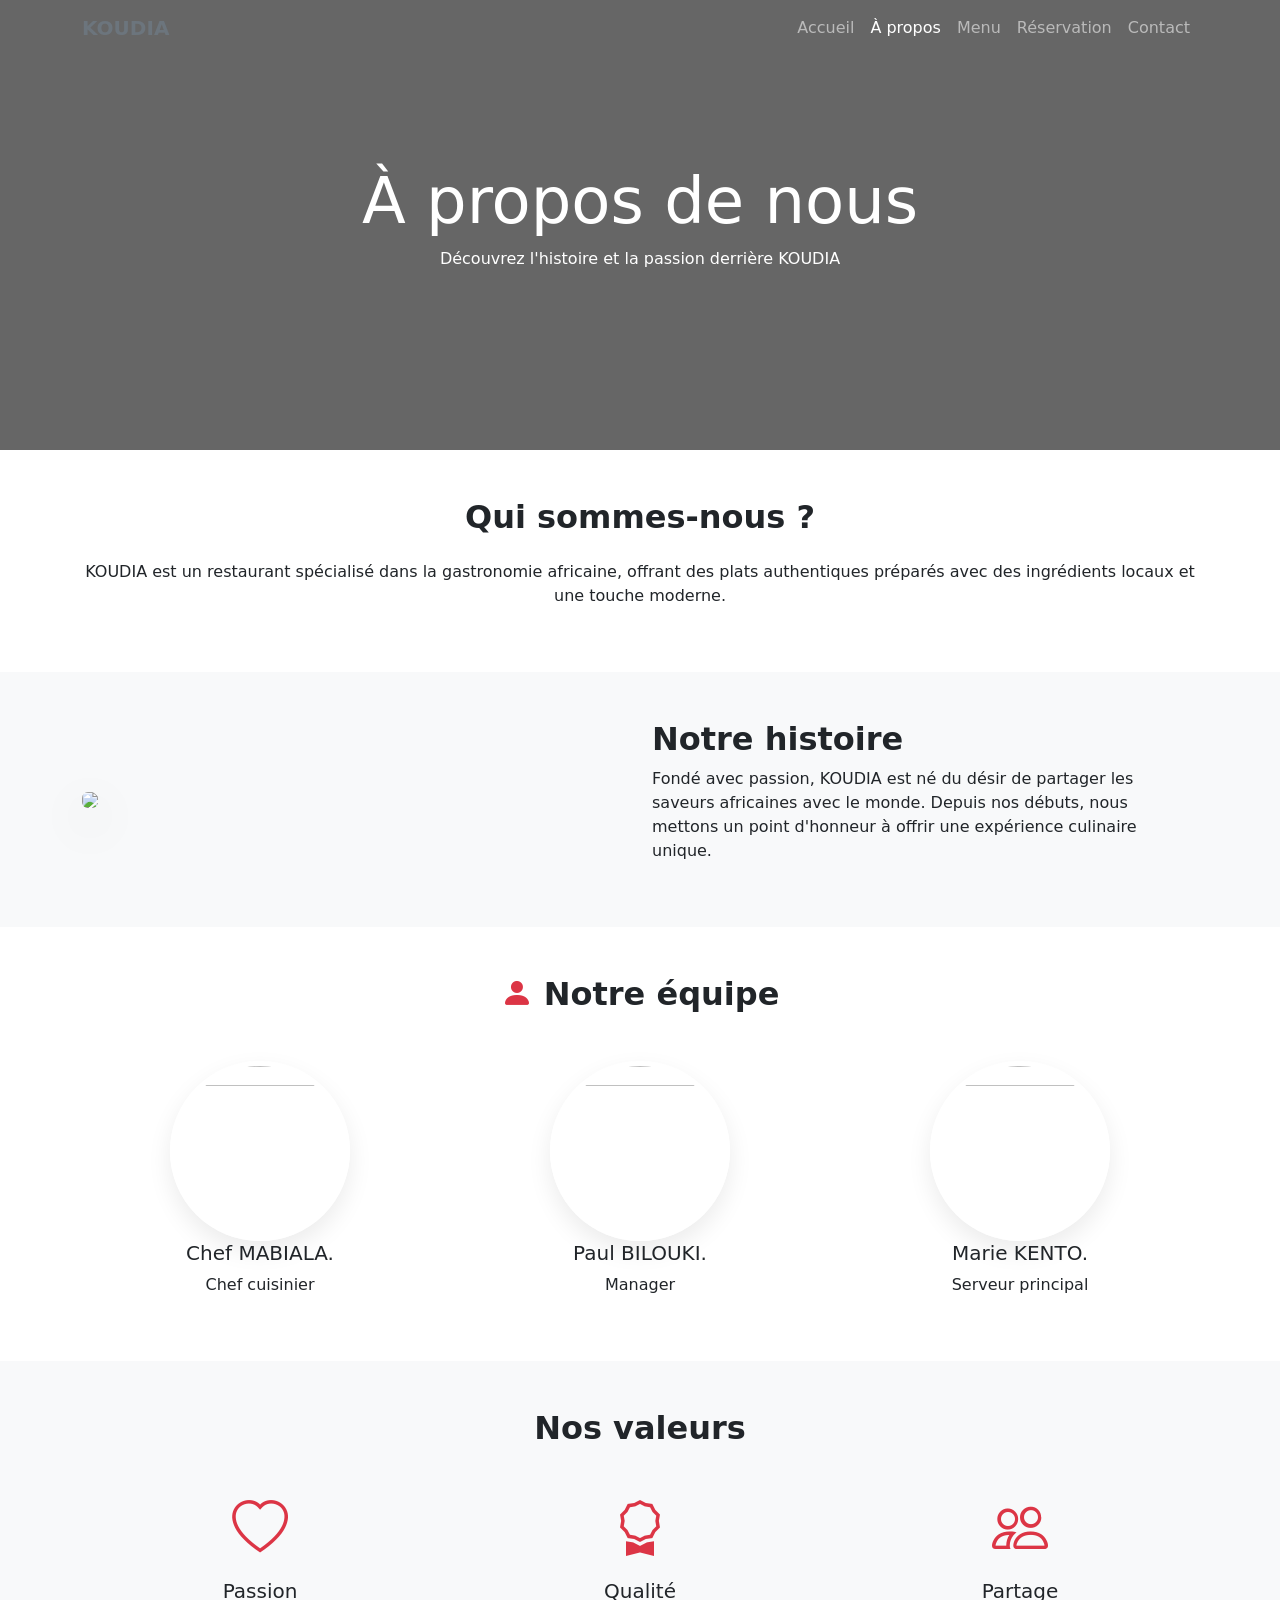
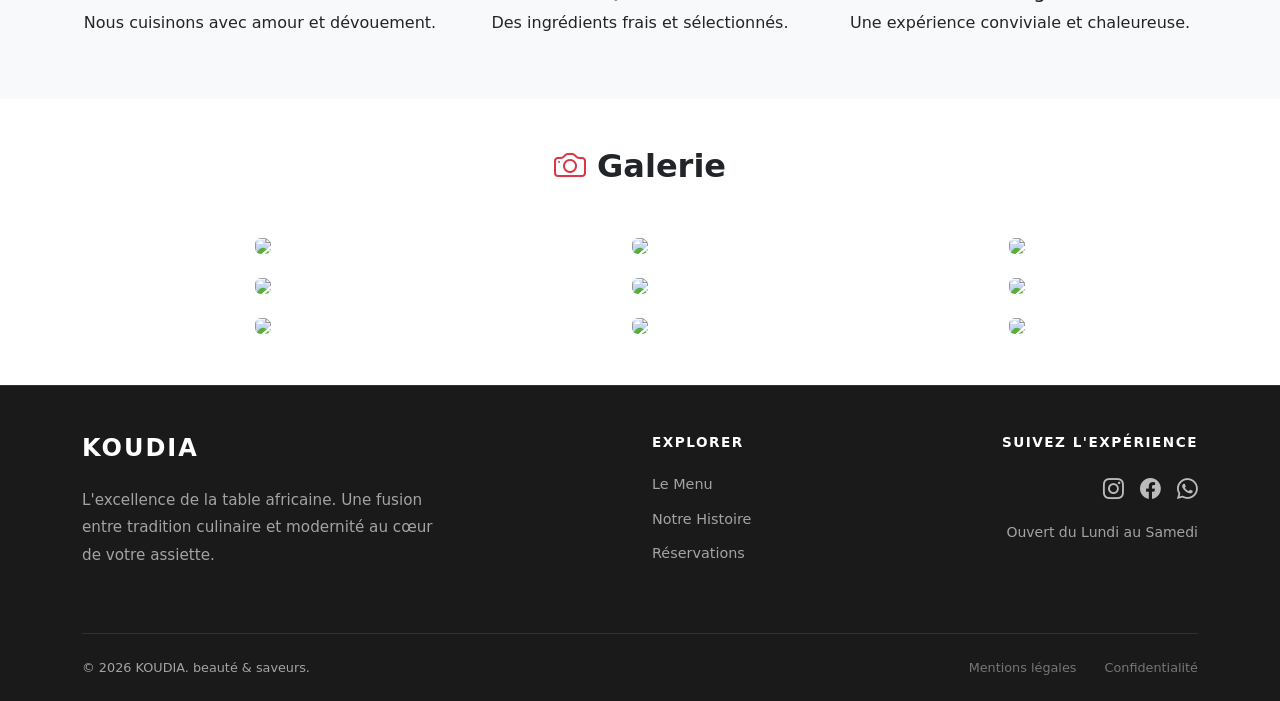
==== Pages/a-propos.html @ 8574bbe4 "Add files via upload" ====
<!DOCTYPE html>
<html lang="en">
<head>
    <meta charset="UTF-8">
    <meta name="viewport" content="width=device-width, initial-scale=1.0">
    <title>KOUDIA</title>
    <link rel="stylesheet" href="../Assets/Css/bootstrap.css">
    <link rel="stylesheet" href="../Assets/Css/style.css">
    <link rel="stylesheet" href="../Assets/bootstrap-icons/bootstrap-icons.css">
    <link rel="shortcut icon" href="../Assets/Images/KOUDIA.png" type="image/x-icon">
</head>
<body>
    <header>
        <nav class="navbar navbar-expand-lg navbar-dark bg-transparent position-absolute w-100">
            <div class="container">
                <!-- Logo -->
                <a class="navbar-brand fw-bold text-secondary" href="#">
                    KOUDIA
                </a>
                <!-- Bouton mobile -->
                <button class="navbar-toggler" type="button" data-bs-toggle="collapse" data-bs-target="#menu">
                    <span class="navbar-toggler-icon"></span>
                </button>

                <!-- Menu -->
                <div class="collapse navbar-collapse" id="menu">
                    <ul class="navbar-nav ms-auto text-center">
                        <li class="nav-item">
                            <a class="nav-link " href="../index.html">Accueil</a>
                        </li>

                        <li class="nav-item">
                            <a class="nav-link active" href="pages/a-propos.html">À propos</a>
                        </li>

                        <li class="nav-item">
                            <a class="nav-link" href="#">Menu</a>
                        </li>

                        <li class="nav-item">
                            <a class="nav-link" href="#">Réservation</a>
                        </li>

                        <li class="nav-item">
                            <a class="nav-link" href="../Pages/contact.html">Contact</a>
                        </li>
                    </ul>
                </div>
            </div>
        </nav>
    </header>

    <section class="hero-about text-white d-flex align-items-center">
        <div class="container text-center">
            <h1 class="display-3">À propos de nous</h1>
            <p>Découvrez l'histoire et la passion derrière KOUDIA</p>
        </div>
    </section>


    <!-- Presentation -->
    <section class="py-5">
        <div class="container">
            <h2 class="fw-bold text-center mb-4">Qui sommes-nous ?</h2>
            <p class="text-center">
                KOUDIA est un restaurant spécialisé dans la gastronomie africaine, 
                offrant des plats authentiques préparés avec des ingrédients locaux 
                et une touche moderne.
            </p>
        </div>
    </section>


    <!-- Histoire -->
    <section class="py-5 bg-light">
        <div class="container">
            <div class="row align-items-center">

                <div class="col-md-6">
                    <img src="../assets/images/histoire.jpg" class="img-fluid rounded shadow-lg">
                </div>

                <div class="col-md-6">
                    <h2 class="fw-bold">Notre histoire</h2>
                    <p>
                        Fondé avec passion, KOUDIA est né du désir de partager les saveurs 
                        africaines avec le monde. Depuis nos débuts, nous mettons un point 
                        d'honneur à offrir une expérience culinaire unique.
                    </p>
                </div>

            </div>
        </div>
    </section>

    <!-- Equipe -->
    <section class="py-5">
        <div class="container text-center">
            <h2 class="fw-bold mb-5">
                <i class="bi bi-person-fill text-danger"></i>
                Notre équipe
            </h2>
            <div class="row">
                <div class="col-md-4">
                    <img src="../assets/images/perso3.jpg" class="img-team">
                    <h5>Chef MABIALA.</h5>
                    <p>Chef cuisinier</p>
                </div>

                <div class="col-md-4">
                    <img src="../assets/images/perso1.jpg" class="img-team">
                    <h5>Paul BILOUKI.</h5>
                    <p>Manager</p>
                </div>

                <div class="col-md-4">
                    <img src="../assets/images/perso2.jpg" class="img-team">
                    <h5>Marie KENTO.</h5>
                    <p>Serveur principal</p>
                </div>
            </div>
        </div>
    </section>

    <!-- Valeurs -->
    <section class="py-5 bg-light">
        <div class="container text-center">
            <h2 class="fw-bold mb-5">
                <i class="bi bi-"></i>
                Nos valeurs
            </h2>
            <div class="row">
                <div class="col-md-4">
                    <i class="bi bi-heart display-4 text-danger"></i>
                    <h5 class="mt-3">Passion</h5>
                    <p>Nous cuisinons avec amour et dévouement.</p>
                </div>

                <div class="col-md-4">
                    <i class="bi bi-award display-4 text-danger"></i>
                    <h5 class="mt-3">Qualité</h5>
                    <p>Des ingrédients frais et sélectionnés.</p>
                </div>

                <div class="col-md-4">
                    <i class="bi bi-people display-4 text-danger"></i>
                    <h5 class="mt-3">Partage</h5>
                    <p>Une expérience conviviale et chaleureuse.</p>
                </div>
            </div>
        </div>
    </section>

    <!-- Galerie -->
    <section class="py-5">
        <div class="container text-center">
            <h2 class="fw-bold mb-5">
                <i class="bi bi-camera text-danger"></i>
                Galerie
            </h2>
            <div class="row g-3">
                <div class="col-md-4">
                    <img src="../assets/images/gal1.jpg" class="img-gal img-fluid rounded">
                </div>

                <div class="col-md-4">
                    <img src="../assets/images/gal2.jpg" class="img-gal img-fluid rounded">
                </div>

                <div class="col-md-4">
                    <img src="../assets/images/gal3.jpg" class="img-gal img-fluid rounded">
                </div>

                <div class="col-md-4">
                    <img src="../assets/images/gal4.jpg" class="img-gal img-fluid rounded">
                </div>

                <div class="col-md-4">
                    <img src="../assets/images/gal5.jpg" class="img-gal img-fluid rounded">
                </div>

                <div class="col-md-4">
                    <img src="../assets/images/gal6.jpg" class="img-gal img-fluid rounded">
                </div>

                <div class="col-md-4">
                    <img src="../assets/images/gal10.jpg" class="img-gal img-fluid rounded">
                </div>

                <div class="col-md-4">
                    <img src="../assets/images/gal8.jpg" class="img-gal img-fluid rounded">
                </div>

                <div class="col-md-4">
                    <img src="../assets/images/gal9.jpg" class="img-gal img-fluid rounded">
                </div>
            </div>
        </div>
    </section>

    <footer class="main-footer pt-5 pb-4">
        <div class="container">
            <div class="row gy-4">
                <div class="col-lg-4">
                    <h4 class="footer-logo">KOUDIA</h4>
                    <p class="footer-text">
                        L'excellence de la table africaine. Une fusion entre tradition culinaire et modernité au cœur de votre assiette.
                    </p>
                </div>

                <!-- Liens de Navigation -->
                <div class="col-6 col-lg-2 offset-lg-2">
                    <h6 class="footer-title">Explorer</h6>
                    <ul class="list-unstyled">
                        <li><a href="index.html" class="footer-link">Le Menu</a></li>
                        <li><a href="pages/a-propos.html" class="footer-link">Notre Histoire</a></li>
                        <li><a href="pages/contact.html" class="footer-link">Réservations</a></li>
                    </ul>
                </div>

                <!-- reseau sociaux -->
                <div class="col-6 col-lg-4 text-md-end">
                    <h6 class="footer-title">Suivez l'expérience</h6>
                    <div class="social-icons d-flex justify-content-md-end gap-3 mb-3">
                        <a href="#"><i class="bi bi-instagram"></i></a>
                        <a href="#"><i class="bi bi-facebook"></i></a>
                        <a href="#"><i class="bi bi-whatsapp"></i></a>
                    </div>
                    <p class="footer-info small">Ouvert du Lundi au Samedi</p>
                </div>
            </div>

            <!-- bas de la page -->
            <div class="footer-bottom mt-5 pt-4 d-flex flex-column flex-md-row justify-content-between">
                <p class="mb-0">&copy; 2026 KOUDIA. beauté & saveurs.</p>
                <div class="legal-links">
                    <a href="#">Mentions légales</a>
                    <a href="#">Confidentialité</a>
                </div>
            </div>
        </div>
    </footer>
</body>
</html>
---- Assets/Css/style.css ----
.hero{
    height: 100vh;
    background: linear-gradient(rgba(0,0,0,0.6), rgba(0,0,0,0.6)),
    url('../Images/hero.jpg') center/cover no-repeat;
}

.menu .card{
    transition: 0.3s;
}

.menu .card:hover{
    transform: scale(1.2);
    z-index: 5;
}

.service i{
    font-size: 50px;
}

.img-card{
    width: 100px;
    aspect-ratio: 1 / 1; 
    object-fit: cover;  
    border-radius: 50%;     /* puis transforme le carré en cercle */
    /* border: 5px solid #fff; */
    /* box-shadow: 0 10px 25px rgba(0,0,0,0.08); */
}


/* Style du Footer Gastronomie */
.main-footer {
    background-color: #1a1a1a; /* Un noir légèrement plus doux que bg-dark */
    color: rgba(255, 255, 255, 0.6);
    border-top: 1px solid rgba(255, 255, 255, 0.1);
}

.footer-logo {
    color: #ffffff;
    font-weight: 700;
    letter-spacing: 2px;
    margin-bottom: 1.5rem;
}

.footer-title {
    color: #ffffff;
    font-size: 0.85rem;
    text-transform: uppercase;
    letter-spacing: 1.5px;
    font-weight: 600;
    margin-bottom: 1.5rem;
}

.footer-text {
    line-height: 1.8;
    font-size: 0.95rem;
}

.footer-link {
    color: rgba(255, 255, 255, 0.6);
    text-decoration: none;
    font-size: 0.9rem;
    display: block;
    margin-bottom: 0.8rem;
    transition: color 0.3s ease;
}

.footer-link:hover {
    color: #ffffff;
}

.social-icons a {
    color: #ffffff;
    font-size: 1.3rem;
    opacity: 0.7;
    transition: opacity 0.3s ease, transform 0.3s ease;
}

.social-icons a:hover {
    opacity: 1;
    transform: translateY(-3px);
}

.footer-bottom {
    border-top: 1px solid rgba(255, 255, 255, 0.1);
    font-size: 0.8rem;
}

.legal-links a {
    color: rgba(255, 255, 255, 0.4);
    text-decoration: none;
    margin-left: 1.5rem;
}

.legal-links a:hover {
    color: #ffffff;
}

/* section equipe */

.section-title {
    font-weight: 800;
    letter-spacing: 1px;
    position: relative;
    padding-bottom: 15px;
}

/* ma recherche sur le cercle parfait */
.img-team {
    width: 180px;
    aspect-ratio: 1 / 1;    /* je force d'abord un carré parfait peu importe la photo */
    object-fit: cover;      /* ensuite je centre et recadre automatiquement l'image */
    border-radius: 50%;     /* puis transforme le carré en cercle */
    border: 5px solid #fff; /* je mets une bordure blanche élégante */
    box-shadow: 0 10px 25px rgba(0,0,0,0.08); /*je mets ensuite une ombre douce et moderne */
    /* transition: transform 0.3s ease; */
}

/* .img-team:hover{
    transform: scale(1.2);
} */


.hero-about{
    height: 50vh;
    background: linear-gradient(rgba(0,0,0,0.6), rgba(0,0,0,0.6)),
    url('../images/hero-about.jpg') center/cover no-repeat;
}

.hero-contact{
    height: 50vh;
    background: linear-gradient(rgba(0,0,0,0.6), rgba(0,0,0,0.6)),
    url('../images/hero-contact.jpg') center/cover no-repeat;
}

.map iframe{
    display: block;
}

.img-gal{
    transition: transform 0.3s ease;
}

.img-gal:hover{
    transform: scale(1.1);
    z-index: 5;
}
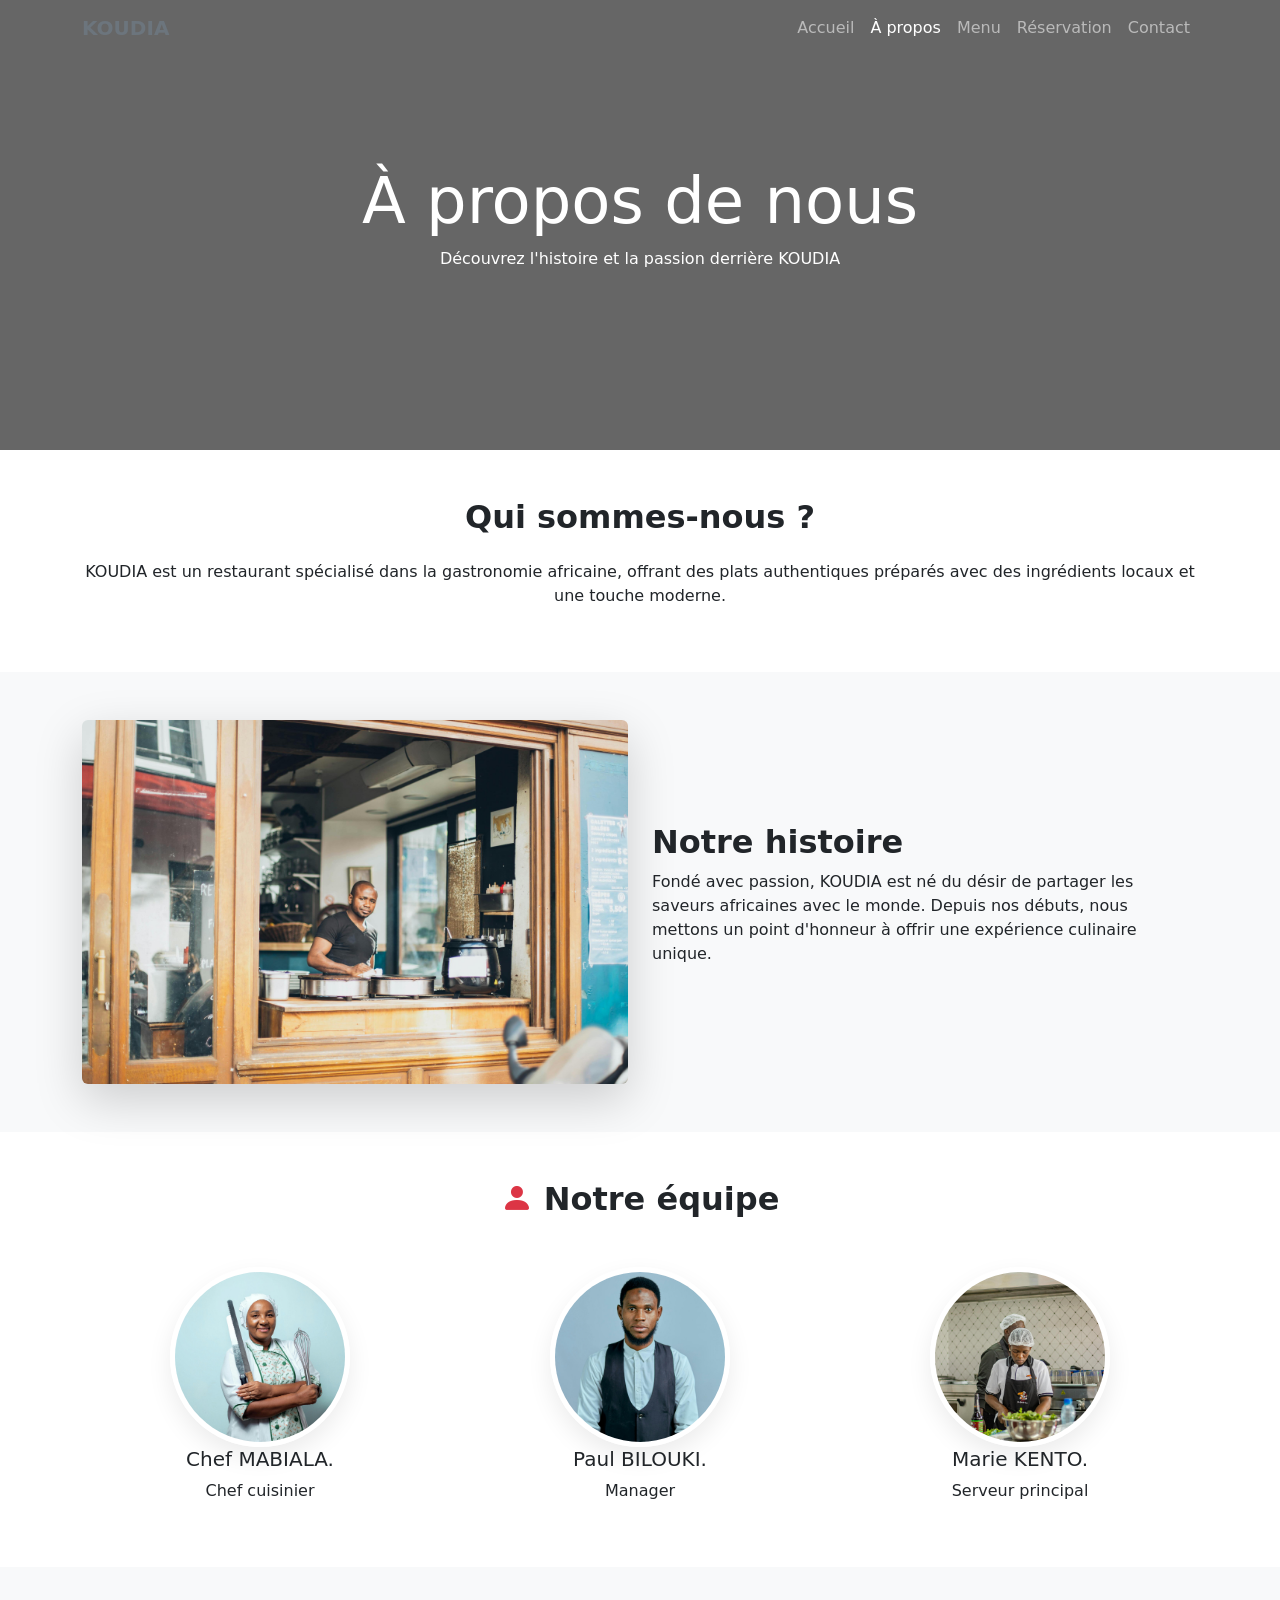
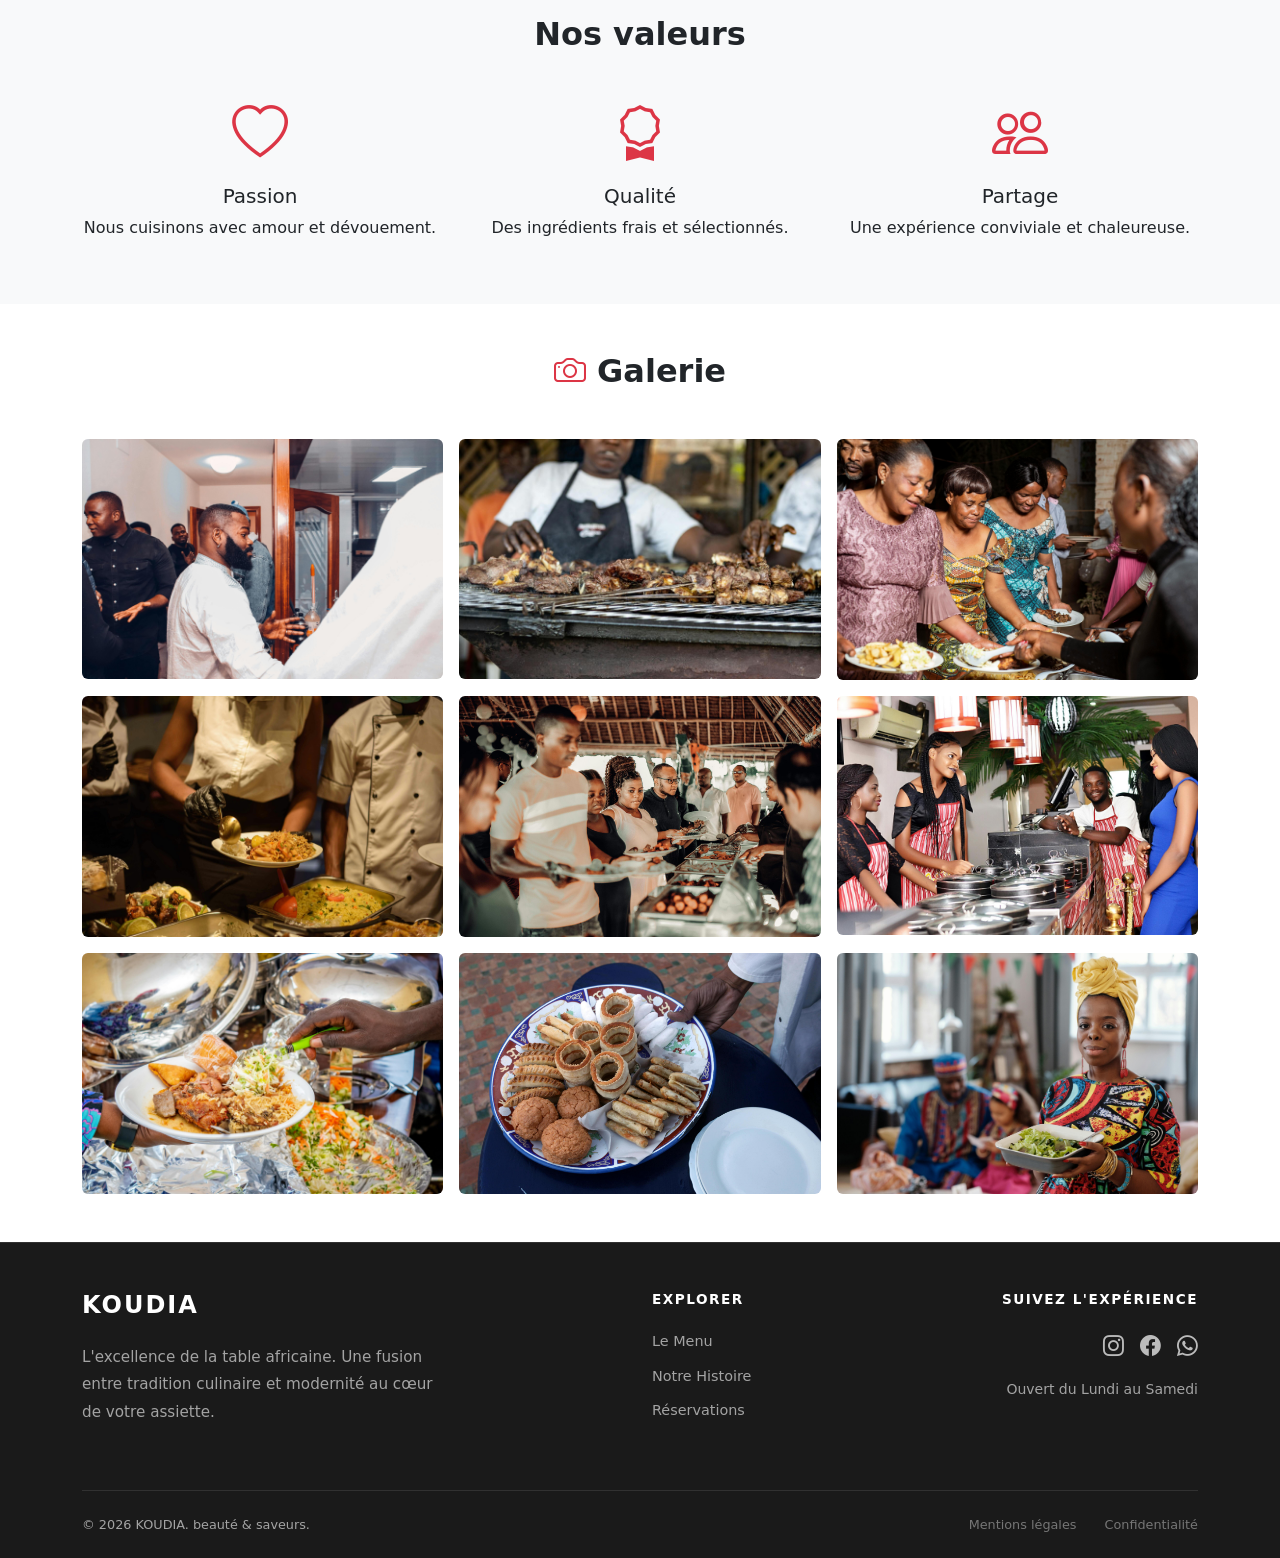
==== commit 3a897af1: "Fix HTML encoding issues in a-propos.html" ====
--- a/Pages/a-propos.html
+++ b/Pages/a-propos.html
@@ -30,7 +30,7 @@
                         </li>
 
                         <li class="nav-item">
-                            <a class="nav-link active" href="pages/a-propos.html">À propos</a>
+                            <a class="nav-link active" href="Pages/a-propos.html">À propos</a>
                         </li>
 
                         <li class="nav-item">
@@ -77,7 +77,7 @@
             <div class="row align-items-center">
 
                 <div class="col-md-6">
-                    <img src="../assets/images/histoire.jpg" class="img-fluid rounded shadow-lg">
+                    <img src="../Assets/Images/histoire.jpg" class="img-fluid rounded shadow-lg">
                 </div>
 
                 <div class="col-md-6">
@@ -102,19 +102,19 @@
             </h2>
             <div class="row">
                 <div class="col-md-4">
-                    <img src="../assets/images/perso3.jpg" class="img-team">
+                    <img src="../Assets/Images/perso3.jpg" class="img-team">
                     <h5>Chef MABIALA.</h5>
                     <p>Chef cuisinier</p>
                 </div>
 
                 <div class="col-md-4">
-                    <img src="../assets/images/perso1.jpg" class="img-team">
+                    <img src="../Assets/Images/perso1.jpg" class="img-team">
                     <h5>Paul BILOUKI.</h5>
                     <p>Manager</p>
                 </div>
 
                 <div class="col-md-4">
-                    <img src="../assets/images/perso2.jpg" class="img-team">
+                    <img src="../Assets/Images/perso2.jpg" class="img-team">
                     <h5>Marie KENTO.</h5>
                     <p>Serveur principal</p>
                 </div>
@@ -160,39 +160,39 @@
             </h2>
             <div class="row g-3">
                 <div class="col-md-4">
-                    <img src="../assets/images/gal1.jpg" class="img-gal img-fluid rounded">
-                </div>
-
-                <div class="col-md-4">
-                    <img src="../assets/images/gal2.jpg" class="img-gal img-fluid rounded">
-                </div>
-
-                <div class="col-md-4">
-                    <img src="../assets/images/gal3.jpg" class="img-gal img-fluid rounded">
-                </div>
-
-                <div class="col-md-4">
-                    <img src="../assets/images/gal4.jpg" class="img-gal img-fluid rounded">
-                </div>
-
-                <div class="col-md-4">
-                    <img src="../assets/images/gal5.jpg" class="img-gal img-fluid rounded">
-                </div>
-
-                <div class="col-md-4">
-                    <img src="../assets/images/gal6.jpg" class="img-gal img-fluid rounded">
-                </div>
-
-                <div class="col-md-4">
-                    <img src="../assets/images/gal10.jpg" class="img-gal img-fluid rounded">
-                </div>
-
-                <div class="col-md-4">
-                    <img src="../assets/images/gal8.jpg" class="img-gal img-fluid rounded">
-                </div>
-
-                <div class="col-md-4">
-                    <img src="../assets/images/gal9.jpg" class="img-gal img-fluid rounded">
+                    <img src="../Assets/Images/gal1.jpg" class="img-gal img-fluid rounded">
+                </div>
+
+                <div class="col-md-4">
+                    <img src="../Assets/Images/gal2.jpg" class="img-gal img-fluid rounded">
+                </div>
+
+                <div class="col-md-4">
+                    <img src="../Assets/Images/gal3.jpg" class="img-gal img-fluid rounded">
+                </div>
+
+                <div class="col-md-4">
+                    <img src="../Assets/Images/gal4.jpg" class="img-gal img-fluid rounded">
+                </div>
+
+                <div class="col-md-4">
+                    <img src="../Assets/Images/gal5.jpg" class="img-gal img-fluid rounded">
+                </div>
+
+                <div class="col-md-4">
+                    <img src="../Assets/Images/gal6.jpg" class="img-gal img-fluid rounded">
+                </div>
+
+                <div class="col-md-4">
+                    <img src="../Assets/Images/gal10.jpg" class="img-gal img-fluid rounded">
+                </div>
+
+                <div class="col-md-4">
+                    <img src="../Assets/Images/gal8.jpg" class="img-gal img-fluid rounded">
+                </div>
+
+                <div class="col-md-4">
+                    <img src="../Assets/Images/gal9.jpg" class="img-gal img-fluid rounded">
                 </div>
             </div>
         </div>
@@ -212,9 +212,9 @@
                 <div class="col-6 col-lg-2 offset-lg-2">
                     <h6 class="footer-title">Explorer</h6>
                     <ul class="list-unstyled">
-                        <li><a href="index.html" class="footer-link">Le Menu</a></li>
-                        <li><a href="pages/a-propos.html" class="footer-link">Notre Histoire</a></li>
-                        <li><a href="pages/contact.html" class="footer-link">Réservations</a></li>
+                        <li><a href="../index.html" class="footer-link">Le Menu</a></li>
+                        <li><a href="Pages/a-propos.html" class="footer-link">Notre Histoire</a></li>
+                        <li><a href="Pages/contact.html" class="footer-link">Réservations</a></li>
                     </ul>
                 </div>
 
@@ -241,4 +241,4 @@
         </div>
     </footer>
 </body>
-</html>+</html>
--- a/Assets/Css/style.css
+++ b/Assets/Css/style.css
@@ -1,7 +1,7 @@
 .hero{
     height: 100vh;
     background: linear-gradient(rgba(0,0,0,0.6), rgba(0,0,0,0.6)),
-    url('../Images/hero.jpg') center/cover no-repeat;
+    url('../Assets/Images/hero.jpg') center/cover no-repeat;
 }
 
 .menu .card{
@@ -123,13 +123,13 @@
 .hero-about{
     height: 50vh;
     background: linear-gradient(rgba(0,0,0,0.6), rgba(0,0,0,0.6)),
-    url('../images/hero-about.jpg') center/cover no-repeat;
+    url('../Assets/images/hero-about.jpg') center/cover no-repeat;
 }
 
 .hero-contact{
     height: 50vh;
     background: linear-gradient(rgba(0,0,0,0.6), rgba(0,0,0,0.6)),
-    url('../images/hero-contact.jpg') center/cover no-repeat;
+    url('../Assets/images/hero-contact.jpg') center/cover no-repeat;
 }
 
 .map iframe{
@@ -143,4 +143,4 @@
 .img-gal:hover{
     transform: scale(1.1);
     z-index: 5;
-}+}
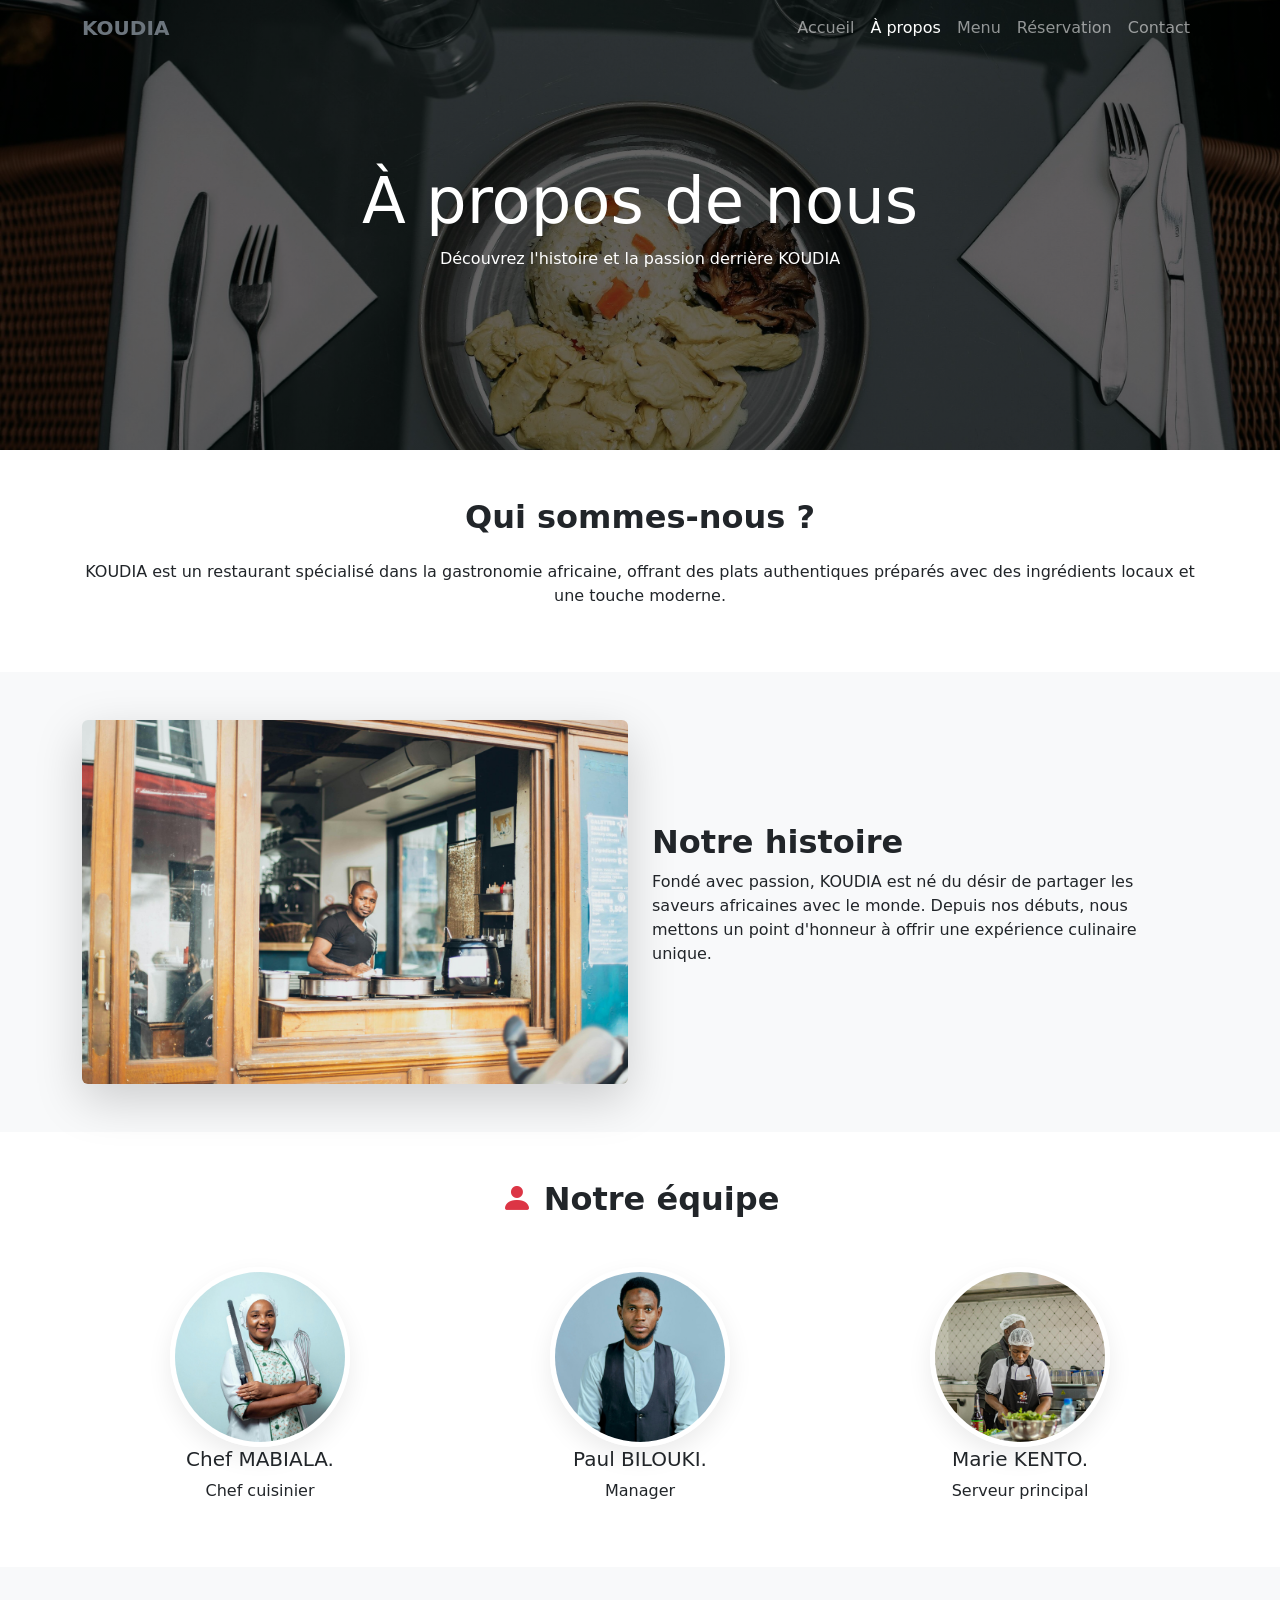
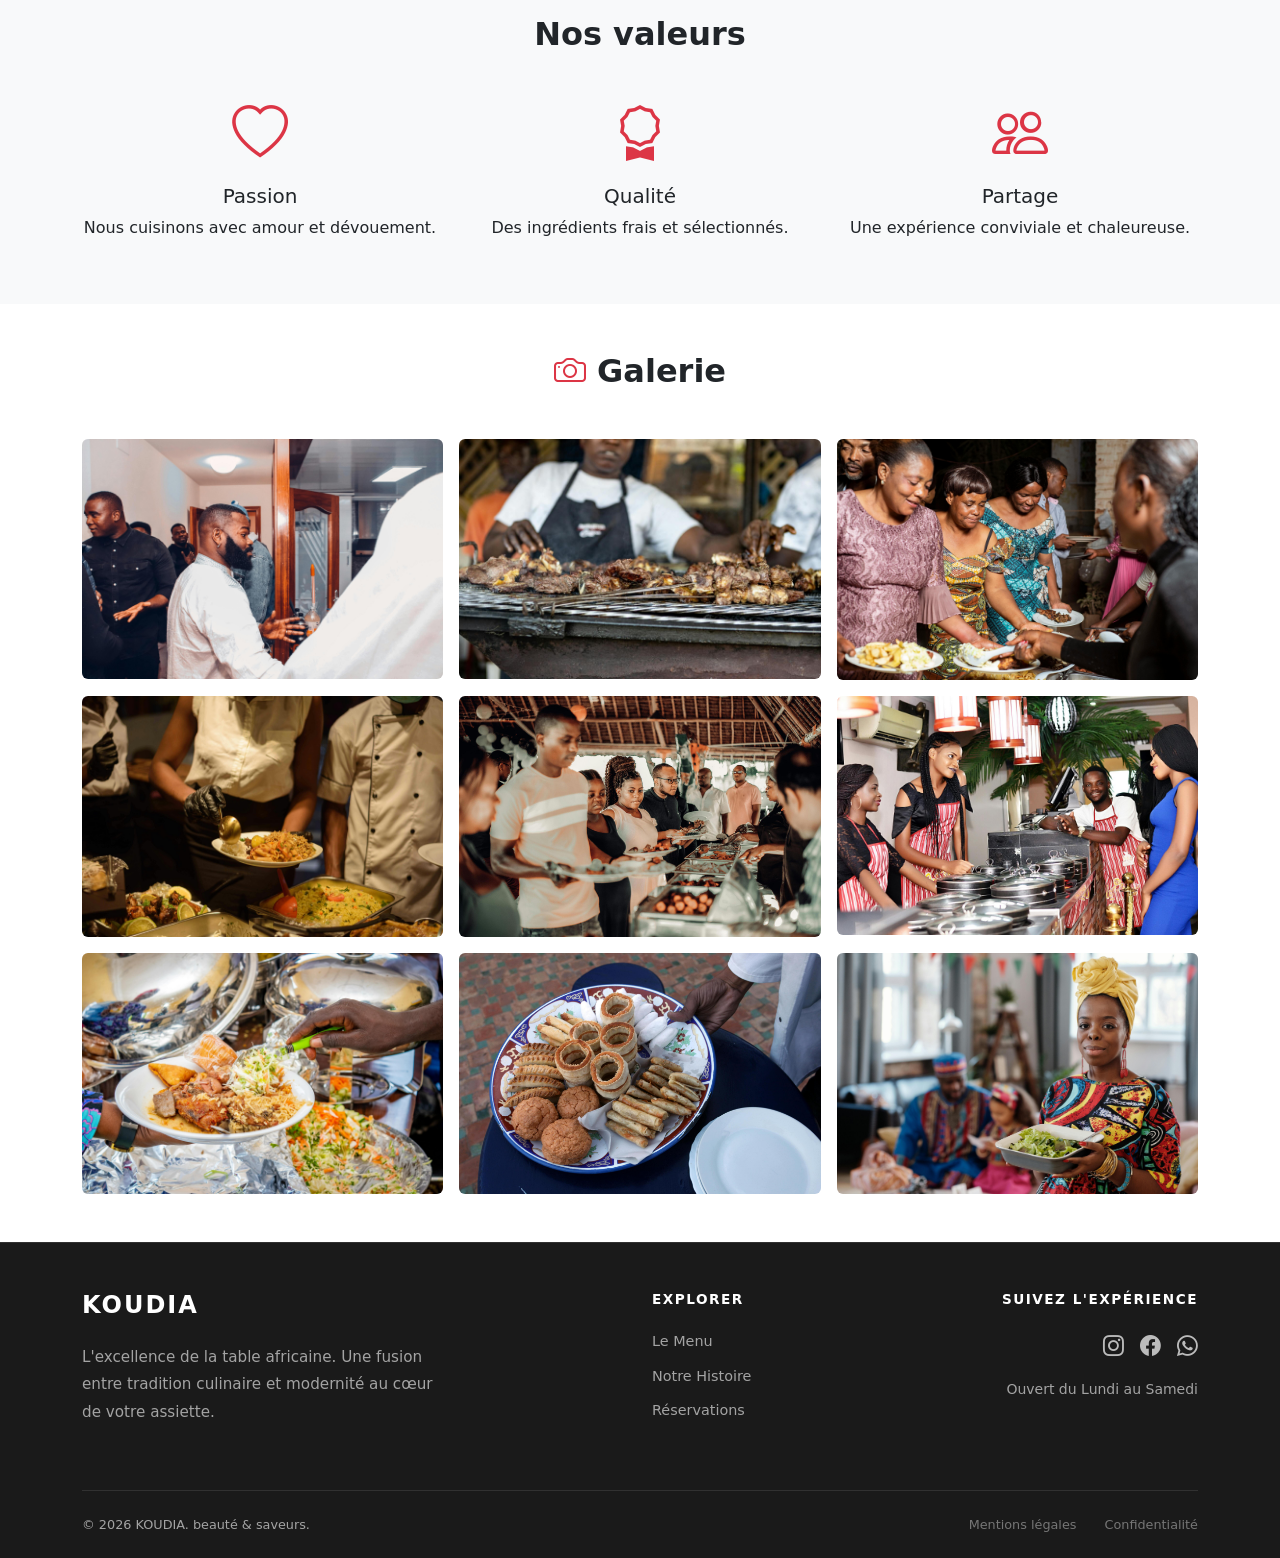
==== commit 8ec71f1d: "Fix HTML encoding issues in a-propos.html" ====
--- a/Pages/a-propos.html
+++ b/Pages/a-propos.html
@@ -240,5 +240,6 @@
             </div>
         </div>
     </footer>
+    <script src="../Assets/Js/bootstrap.bundle.js"></script>
 </body>
 </html>
--- a/Assets/Css/style.css
+++ b/Assets/Css/style.css
@@ -1,7 +1,7 @@
 .hero{
     height: 100vh;
     background: linear-gradient(rgba(0,0,0,0.6), rgba(0,0,0,0.6)),
-    url('../Assets/Images/hero.jpg') center/cover no-repeat;
+    url('../Images/hero.jpg') center/cover no-repeat;
 }
 
 .menu .card{
@@ -123,13 +123,13 @@
 .hero-about{
     height: 50vh;
     background: linear-gradient(rgba(0,0,0,0.6), rgba(0,0,0,0.6)),
-    url('../Assets/images/hero-about.jpg') center/cover no-repeat;
+    url('../Images/hero-about.jpg') center/cover no-repeat;
 }
 
 .hero-contact{
     height: 50vh;
     background: linear-gradient(rgba(0,0,0,0.6), rgba(0,0,0,0.6)),
-    url('../Assets/images/hero-contact.jpg') center/cover no-repeat;
+    url('../Images/hero-contact.jpg') center/cover no-repeat;
 }
 
 .map iframe{
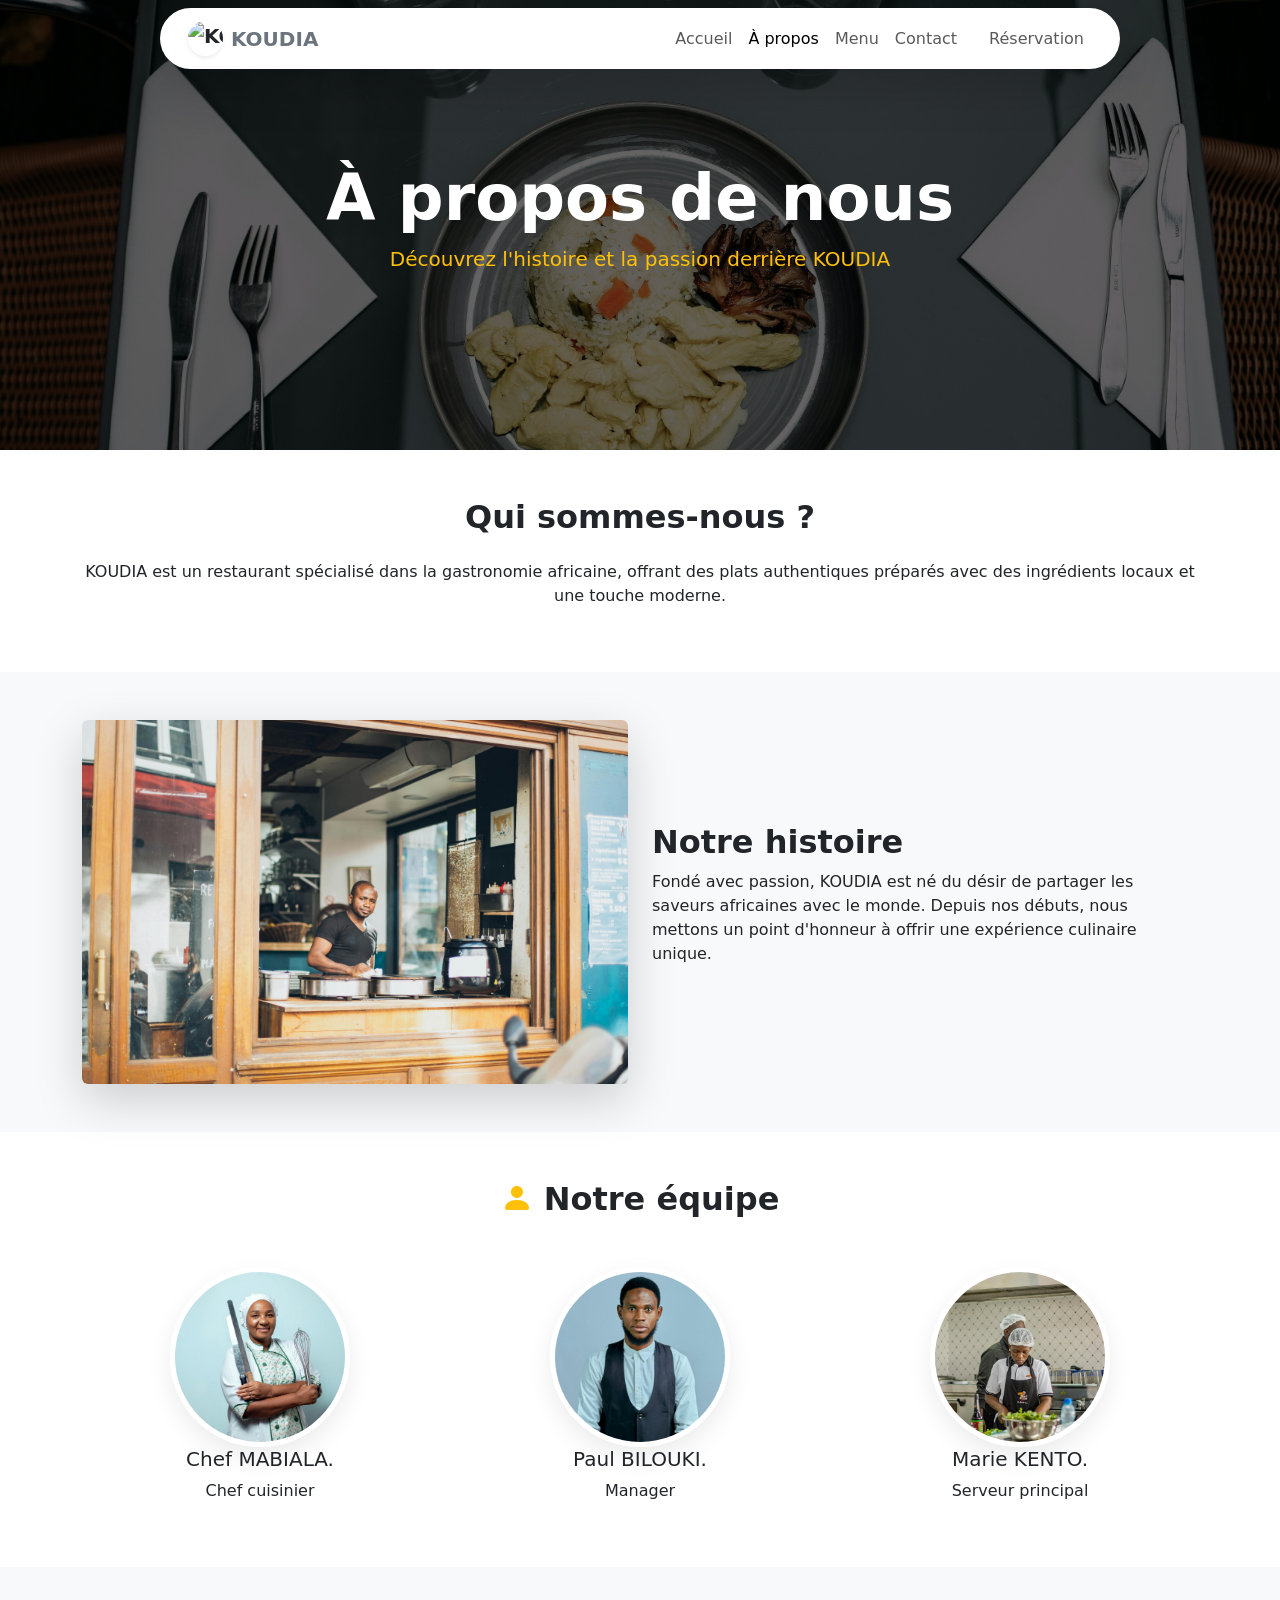
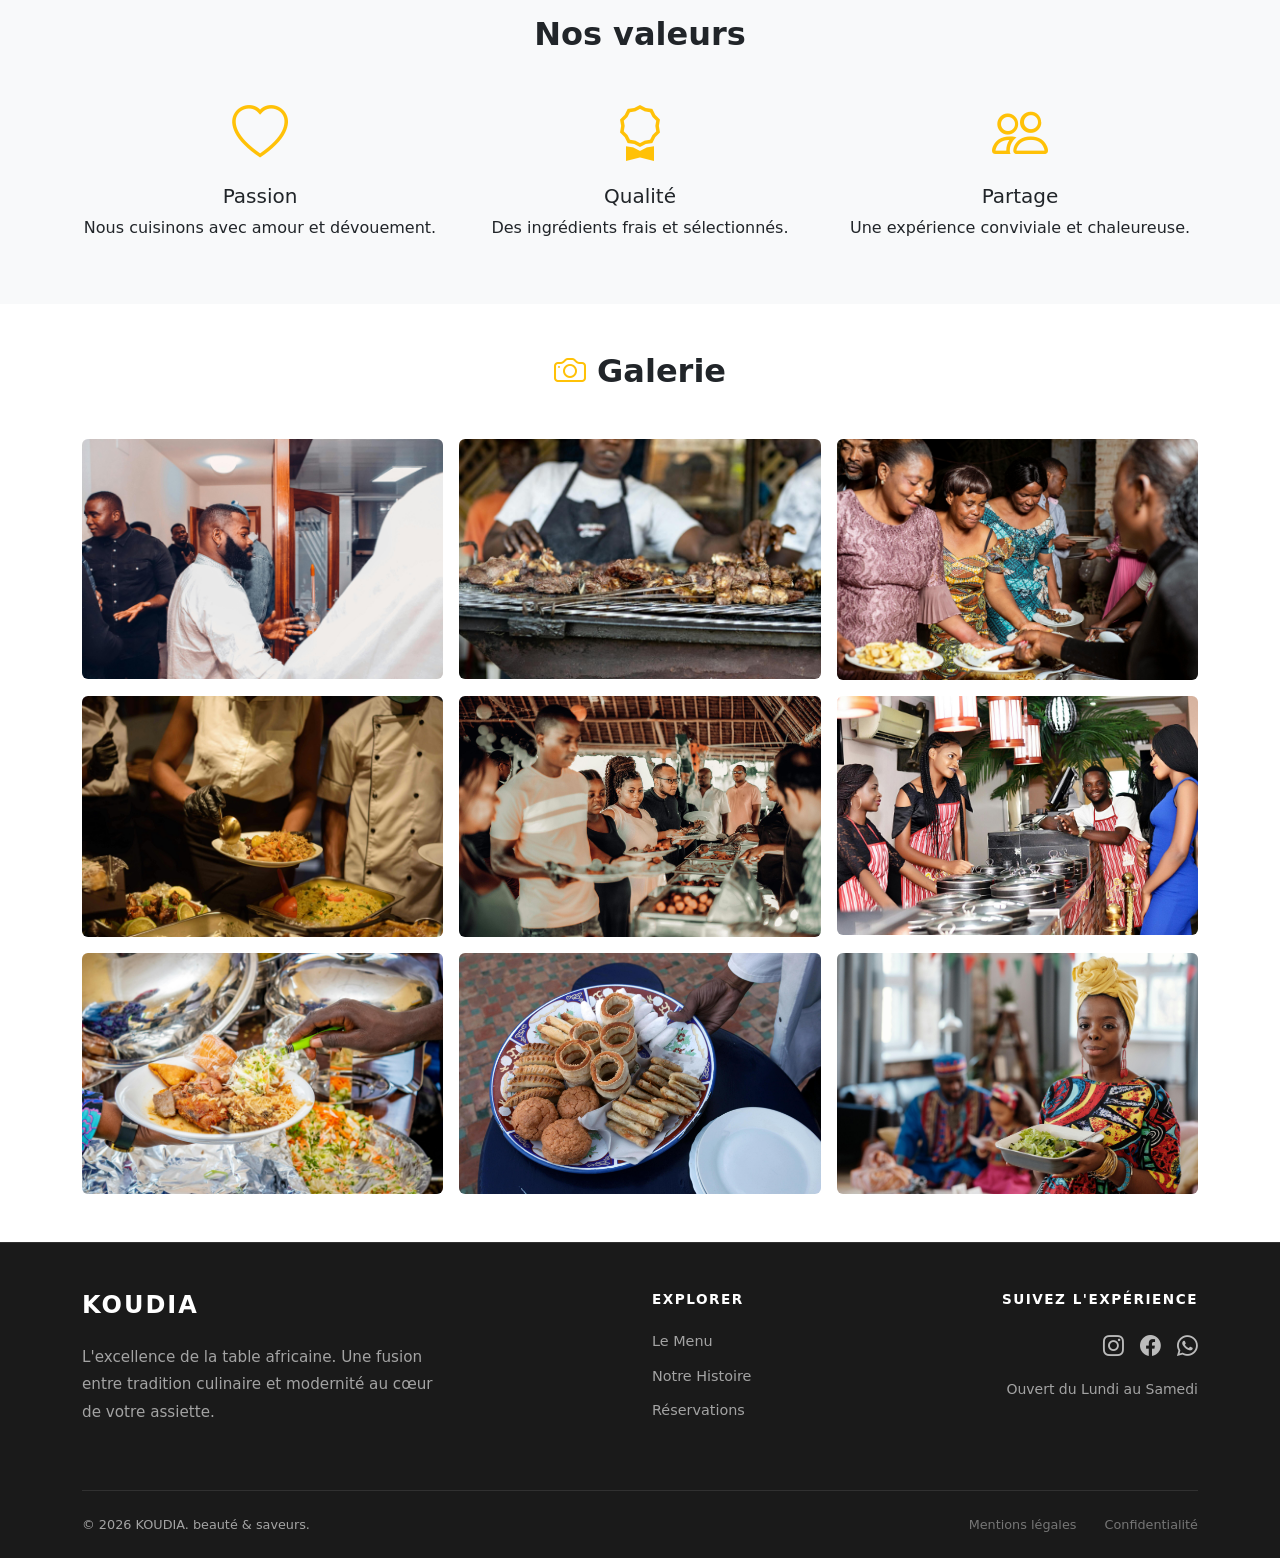
==== commit e20d0550: "Refactor a-propos.html for design improvements Updated the logo image source and adjusted navbar sty" ====
--- a/Pages/a-propos.html
+++ b/Pages/a-propos.html
@@ -7,16 +7,20 @@
     <link rel="stylesheet" href="../Assets/Css/bootstrap.css">
     <link rel="stylesheet" href="../Assets/Css/style.css">
     <link rel="stylesheet" href="../Assets/bootstrap-icons/bootstrap-icons.css">
-    <link rel="shortcut icon" href="../Assets/Images/KOUDIA.png" type="image/x-icon">
+    <link rel="shortcut icon" href="../Assets/Images/logo.png" type="image/x-icon">
 </head>
 <body>
-    <header>
-        <nav class="navbar navbar-expand-lg navbar-dark bg-transparent position-absolute w-100">
+    <header class="fixed-top mt-2">
+        <nav class="navbar navbar-expand-lg navbar-light bg-white shadow-lg rounded-pill mx-auto px-3 w-75">
             <div class="container">
-                <!-- Logo -->
-                <a class="navbar-brand fw-bold text-secondary" href="#">
-                    KOUDIA
+                <!-- Logo Icone + Texte -->
+                <a class="navbar-brand d-flex align-items-center fw-bold text-dark" href="#">
+                    <img src="../Assets/Images/logo.png" alt="KOUDIA Logo" width="35" height="35" class="me-2 rounded-circle shadow-sm">
+                    <span class="fs-5 text-secondary">
+                        KOUDIA
+                    </span>
                 </a>
+
                 <!-- Bouton mobile -->
                 <button class="navbar-toggler" type="button" data-bs-toggle="collapse" data-bs-target="#menu">
                     <span class="navbar-toggler-icon"></span>
@@ -30,19 +34,19 @@
                         </li>
 
                         <li class="nav-item">
-                            <a class="nav-link active" href="Pages/a-propos.html">À propos</a>
-                        </li>
-
-                        <li class="nav-item">
-                            <a class="nav-link" href="#">Menu</a>
-                        </li>
-
-                        <li class="nav-item">
-                            <a class="nav-link" href="#">Réservation</a>
+                            <a class="nav-link active" href="../Pages/a-propos.html">À propos</a>
+                        </li>
+
+                        <li class="nav-item">
+                            <a class="nav-link" href="../Pages/menu.html">Menu</a>
                         </li>
 
                         <li class="nav-item">
                             <a class="nav-link" href="../Pages/contact.html">Contact</a>
+                        </li>
+
+                        <li class="nav-item ms-lg-3">
+                            <a class="nav-link btn-reservation" href="../Pages/reservation.html">Réservation</a>
                         </li>
                     </ul>
                 </div>
@@ -52,8 +56,8 @@
 
     <section class="hero-about text-white d-flex align-items-center">
         <div class="container text-center">
-            <h1 class="display-3">À propos de nous</h1>
-            <p>Découvrez l'histoire et la passion derrière KOUDIA</p>
+            <h1 class="display-3 fw-bold">À propos de nous</h1>
+            <p class="lead text-warning">Découvrez l'histoire et la passion derrière KOUDIA</p>
         </div>
     </section>
 
@@ -97,7 +101,7 @@
     <section class="py-5">
         <div class="container text-center">
             <h2 class="fw-bold mb-5">
-                <i class="bi bi-person-fill text-danger"></i>
+                <i class="bi bi-person-fill text-warning"></i>
                 Notre équipe
             </h2>
             <div class="row">
@@ -131,19 +135,19 @@
             </h2>
             <div class="row">
                 <div class="col-md-4">
-                    <i class="bi bi-heart display-4 text-danger"></i>
+                    <i class="bi bi-heart display-4 text-warning"></i>
                     <h5 class="mt-3">Passion</h5>
                     <p>Nous cuisinons avec amour et dévouement.</p>
                 </div>
 
                 <div class="col-md-4">
-                    <i class="bi bi-award display-4 text-danger"></i>
+                    <i class="bi bi-award display-4 text-warning"></i>
                     <h5 class="mt-3">Qualité</h5>
                     <p>Des ingrédients frais et sélectionnés.</p>
                 </div>
 
                 <div class="col-md-4">
-                    <i class="bi bi-people display-4 text-danger"></i>
+                    <i class="bi bi-people display-4 text-warning"></i>
                     <h5 class="mt-3">Partage</h5>
                     <p>Une expérience conviviale et chaleureuse.</p>
                 </div>
@@ -155,7 +159,7 @@
     <section class="py-5">
         <div class="container text-center">
             <h2 class="fw-bold mb-5">
-                <i class="bi bi-camera text-danger"></i>
+                <i class="bi bi-camera text-warning"></i>
                 Galerie
             </h2>
             <div class="row g-3">
@@ -213,8 +217,8 @@
                     <h6 class="footer-title">Explorer</h6>
                     <ul class="list-unstyled">
                         <li><a href="../index.html" class="footer-link">Le Menu</a></li>
-                        <li><a href="Pages/a-propos.html" class="footer-link">Notre Histoire</a></li>
-                        <li><a href="Pages/contact.html" class="footer-link">Réservations</a></li>
+                        <li><a href="../Pages/a-propos.html" class="footer-link">Notre Histoire</a></li>
+                        <li><a href="../Pages/contact.html" class="footer-link">Réservations</a></li>
                     </ul>
                 </div>
 
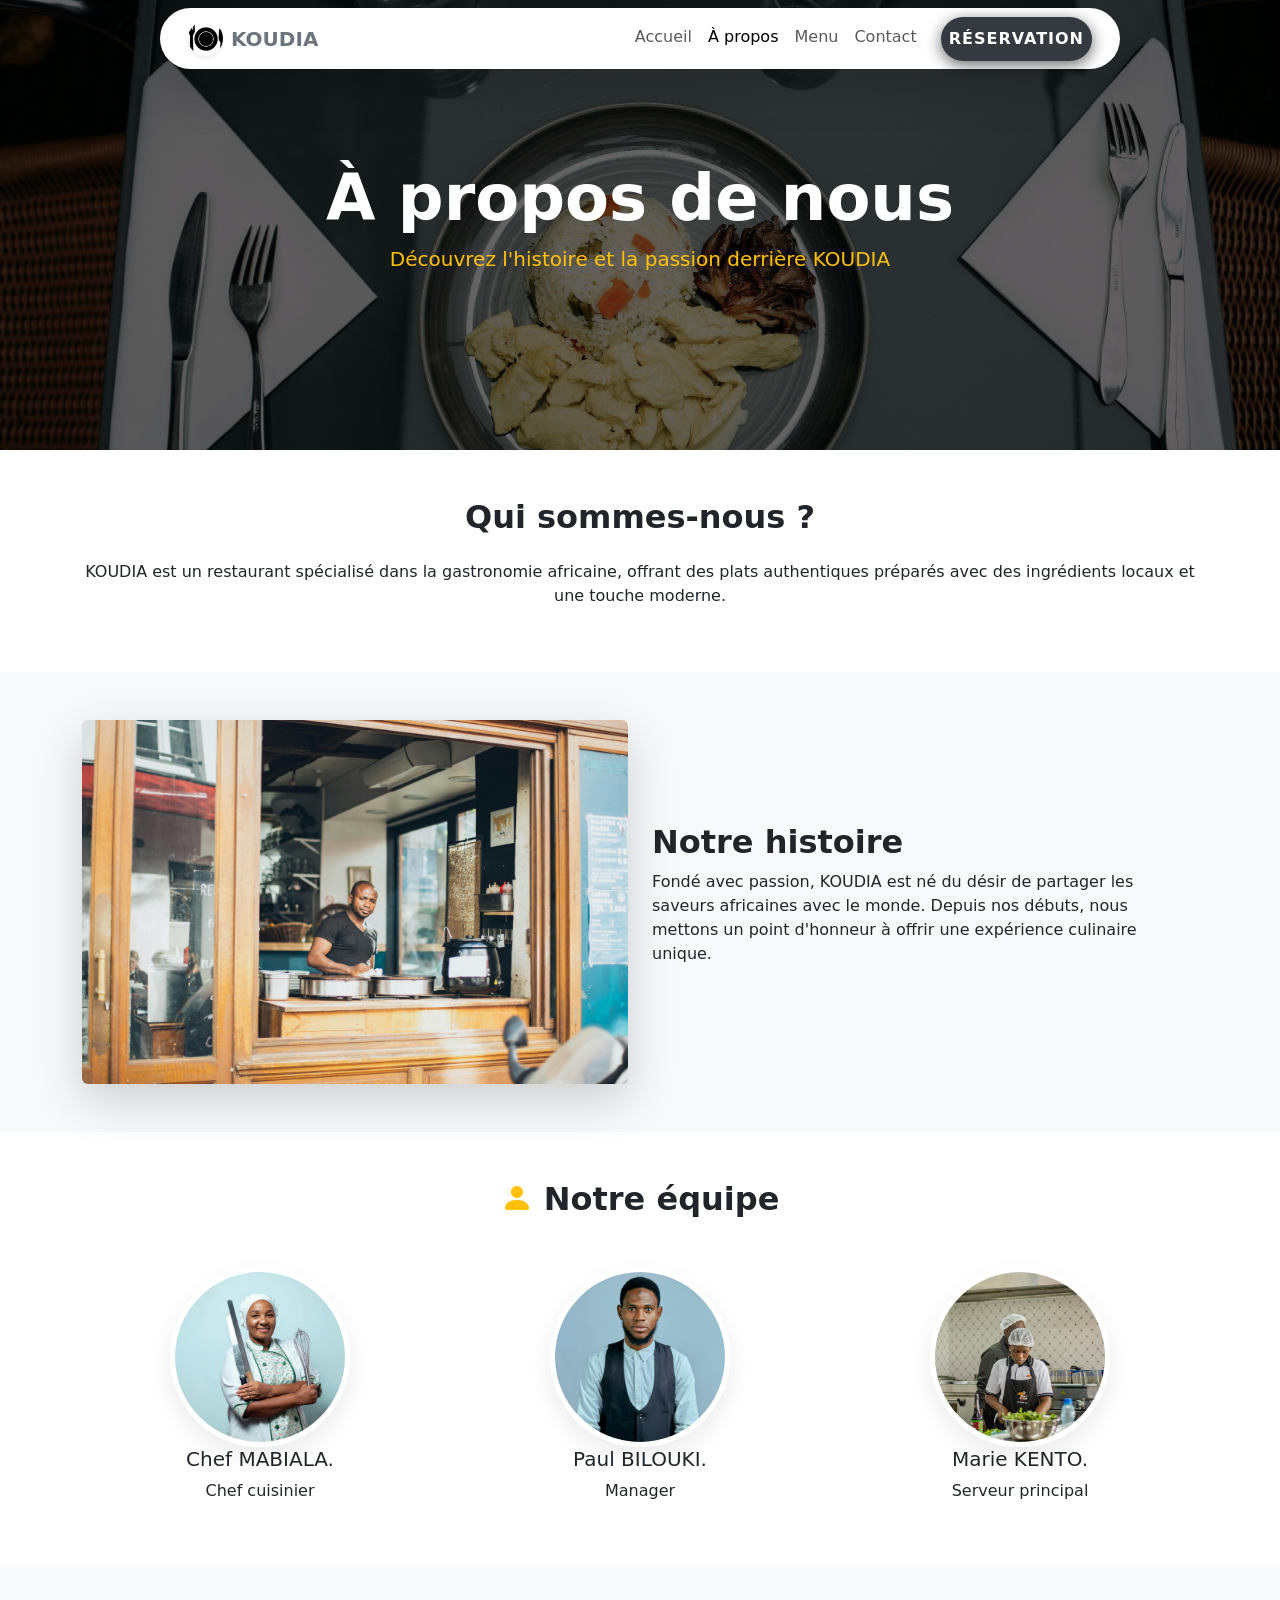
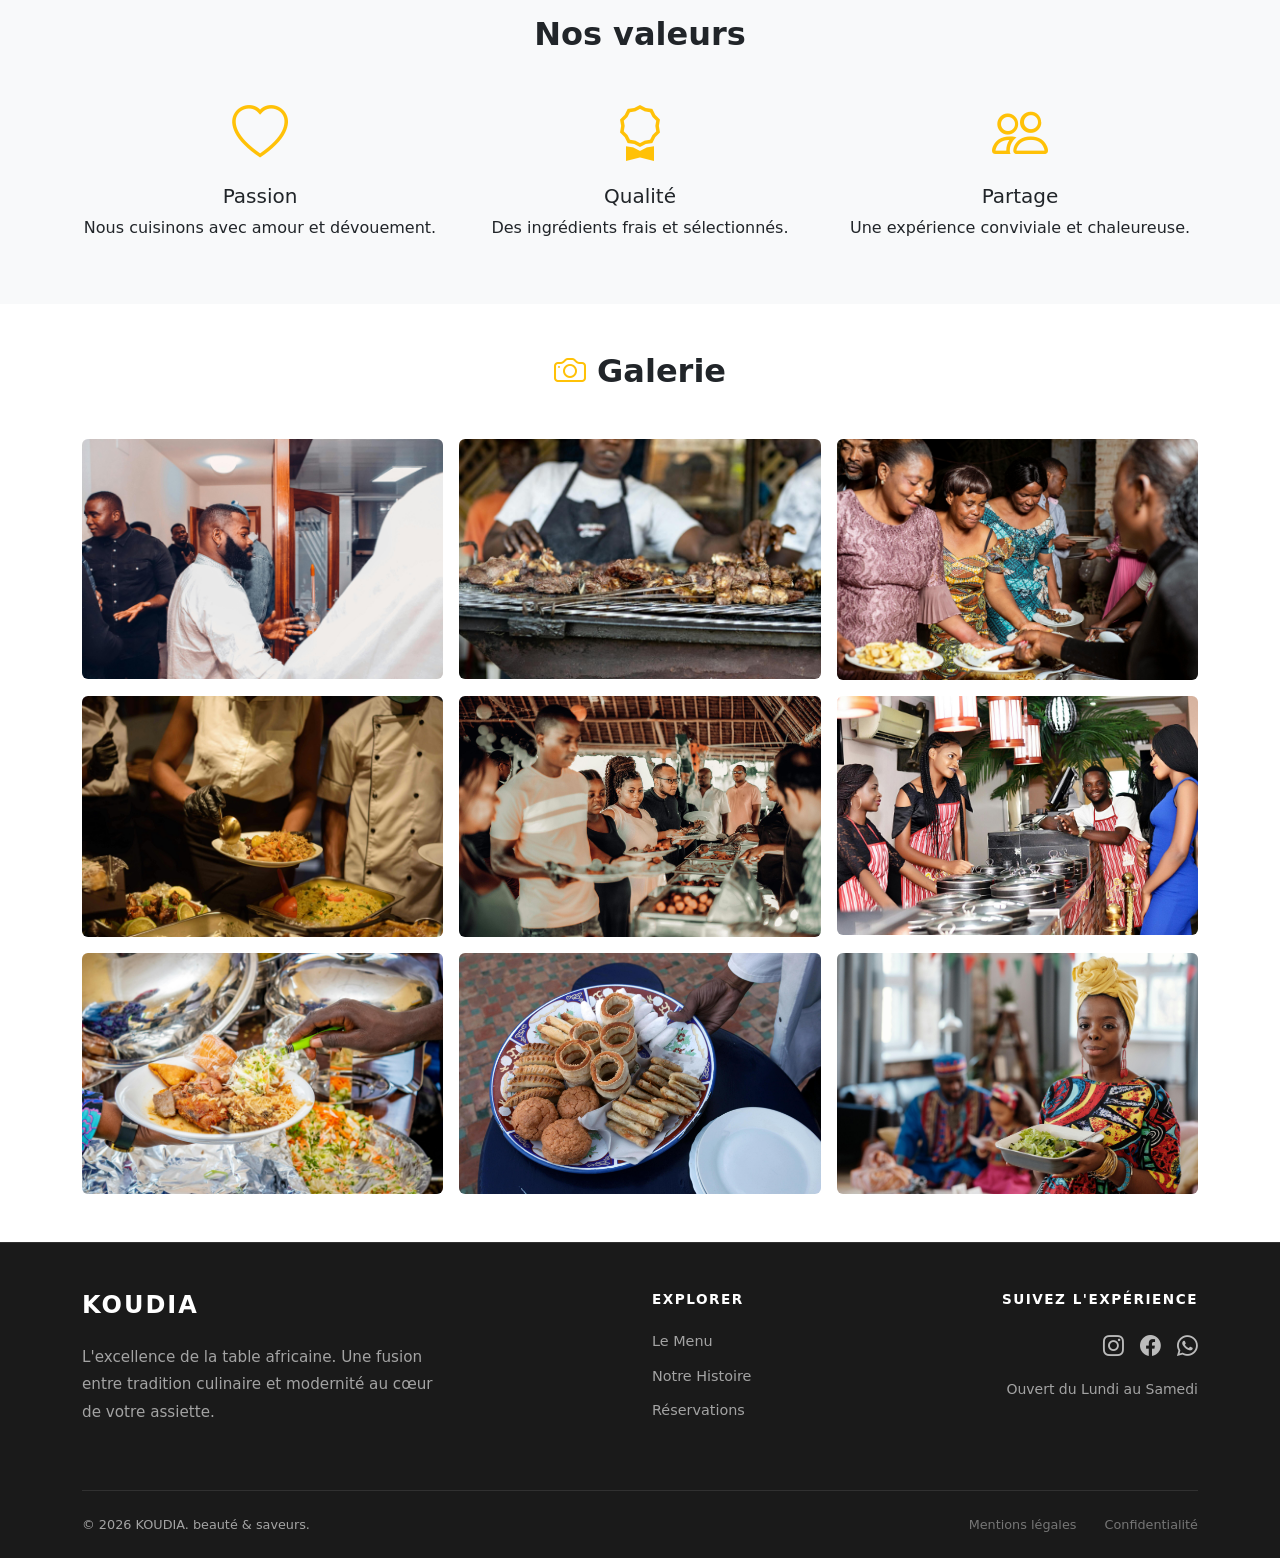
==== commit 75cac8cf: "Change logo image source in a-propos.html Updated the logo image source in the HTML file." ====
--- a/Pages/a-propos.html
+++ b/Pages/a-propos.html
@@ -7,7 +7,7 @@
     <link rel="stylesheet" href="../Assets/Css/bootstrap.css">
     <link rel="stylesheet" href="../Assets/Css/style.css">
     <link rel="stylesheet" href="../Assets/bootstrap-icons/bootstrap-icons.css">
-    <link rel="shortcut icon" href="../Assets/Images/logo.png" type="image/x-icon">
+    <link rel="shortcut icon" href="../Assets/Images/KOUDIA.png" type="image/x-icon">
 </head>
 <body>
     <header class="fixed-top mt-2">
@@ -15,7 +15,7 @@
             <div class="container">
                 <!-- Logo Icone + Texte -->
                 <a class="navbar-brand d-flex align-items-center fw-bold text-dark" href="#">
-                    <img src="../Assets/Images/logo.png" alt="KOUDIA Logo" width="35" height="35" class="me-2 rounded-circle shadow-sm">
+                    <img src="../Assets/Images/KOUDIA.png" alt="KOUDIA Logo" width="35" height="35" class="me-2 rounded-circle shadow-sm">
                     <span class="fs-5 text-secondary">
                         KOUDIA
                     </span>
--- a/Assets/Css/style.css
+++ b/Assets/Css/style.css
@@ -132,6 +132,18 @@
     url('../Images/hero-contact.jpg') center/cover no-repeat;
 }
 
+.hero-menu{
+    height: 60vh;
+    background: linear-gradient(rgba(0,0,0,0.6), rgba(0,0,0,0.6)),
+    url('../Images/hero-menu.jpg') center/cover no-repeat; 
+}
+
+.hero-reservation{
+    height: 60vh;
+    background: linear-gradient(rgba(0,0,0,0.6), rgba(0,0,0,0.6)),
+    url('../Images/004.jpg') center/cover no-repeat;
+}
+
 .map iframe{
     display: block;
 }
@@ -144,3 +156,29 @@
     transform: scale(1.1);
     z-index: 5;
 }
+
+/* Personnalisation du bouton de réservation */
+.btn-reservation {
+    background-color:#343a40;
+    color: white !important;
+    border: none;
+    border-radius: 50px;
+    padding: 10px 25px;
+    font-weight: 600;
+    text-transform: uppercase;
+    letter-spacing: 1px;
+    transition: all 0.3s ease-in-out;
+    box-shadow: 0 4px 15px rgba(0,0,0,0.6);
+}
+
+
+.btn-reservation:hover {
+    background-color:#343a40;
+    transform: translateY(-2px); 
+    box-shadow: 0 6px 20px rgba(0,0,0,0.6);
+}
+
+/* Effet au clic */
+.btn-reservation:active {
+    transform: translateY(0);
+}
